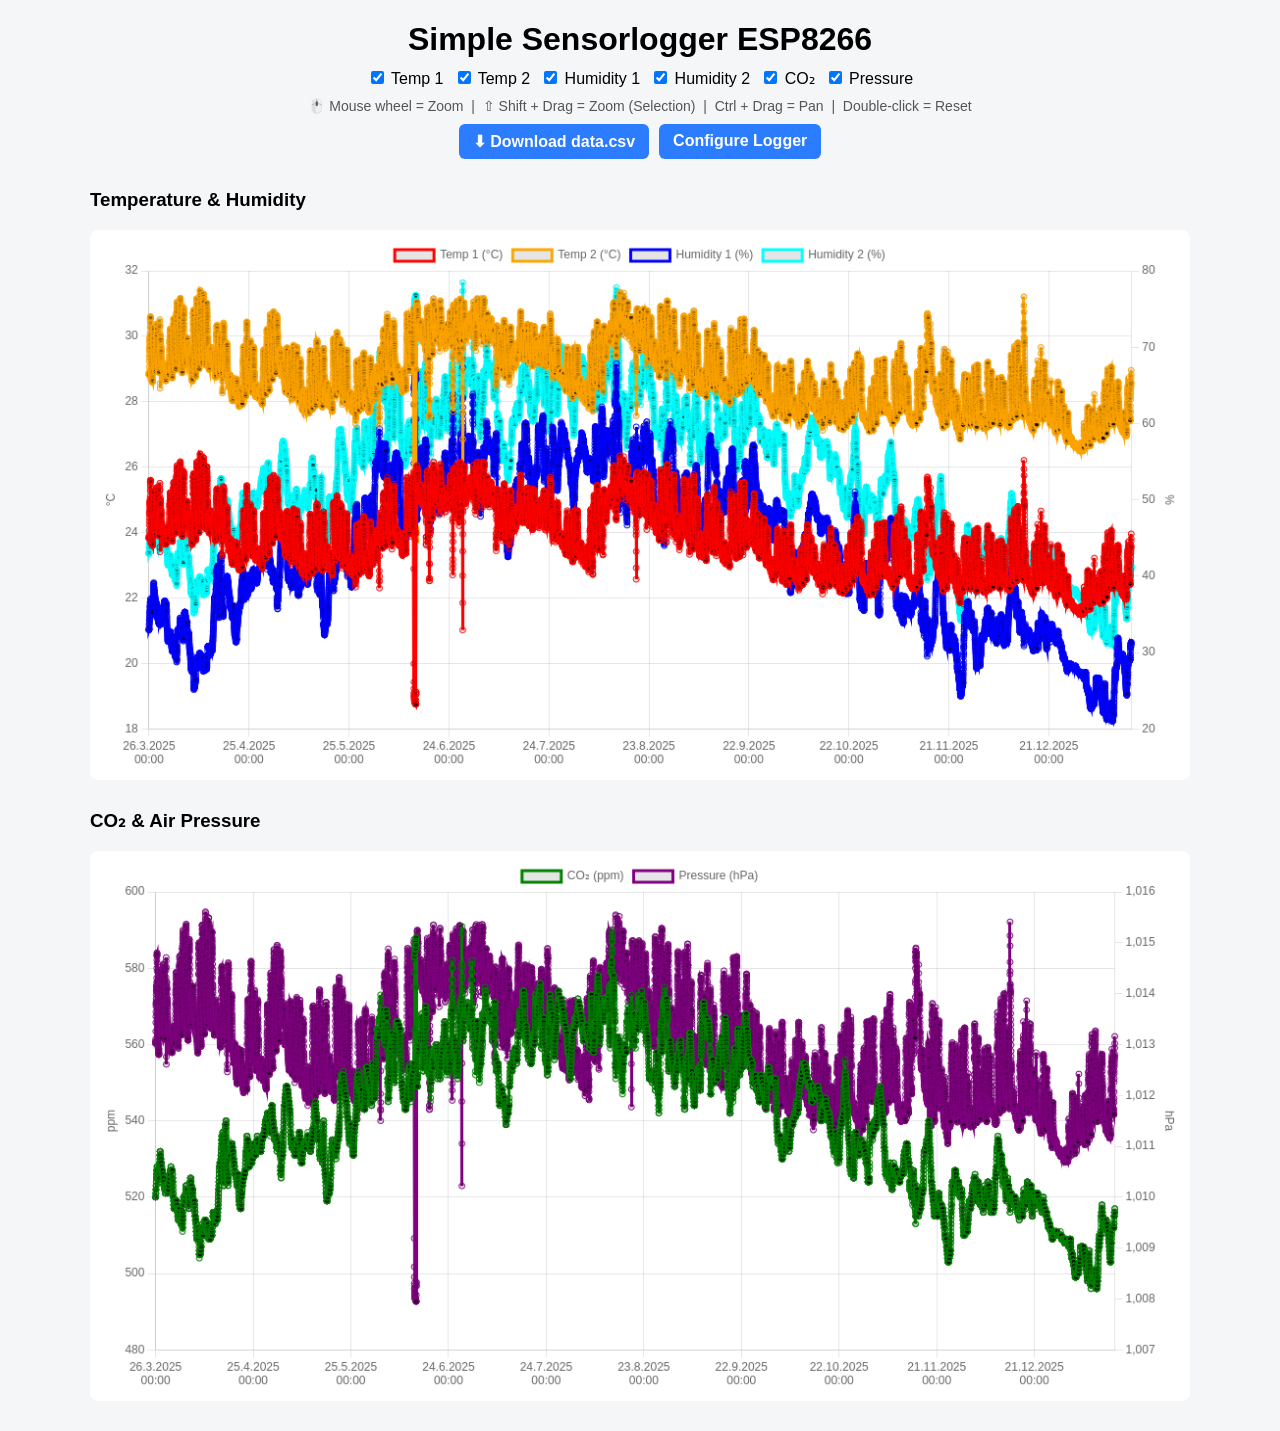
==== src/sensor_logger_esp32/Uncompressed_data/index.html @ 65757258 "moved data to esp32 version and copied back, so data is available in both directories" ====
<!DOCTYPE html>
<html lang="en">

<head>
	<meta charset="UTF-8">
	<title>Simple Sensorlogger ESP8266</title>
	<link rel="icon" type="image/png" sizes="144x144" href="/favicon-144x144.png">
	<link rel="icon" type="image/png" sizes="96x96" href="/favicon.ico">
	<link rel="manifest" href="/manifest.json">
  <script src="chart_packed.js"></script>	<style>
		body {
			font-family: Arial, sans-serif;
			background: #f4f6f8;
			margin: 20px;
		}

		h1 {
			text-align: center;
			margin-bottom: 10px;
		}

		.controls {
			max-width: 1000px;
			margin: auto;
			display: flex;
			flex-wrap: wrap;
			gap: 10px;
			justify-content: center;
			margin-bottom: 10px;
		}

		.controls label {
			cursor: pointer;
		}

		.chart-container {
			max-width: 1100px;
			margin: 30px auto;
		}

		canvas {
			background: #fff;
			border-radius: 8px;
			padding: 10px;
			touch-action: none;
		}

		.hint {
			text-align: center;
			font-size: 14px;
			color: #555;
			margin-bottom: 10px;
		}

		.button {
			display: inline-block;
			padding: 8px 14px;
			background: #2b7cff;
			color: #fff;
			text-decoration: none;
			border-radius: 6px;
			font-weight: bold;
			transition: background 0.2s;
		}

		.button:hover {
			background: #1f5fd6;
		}
	</style>
</head>

<body>
	<h1>Simple Sensorlogger ESP8266</h1>

	<div class="controls">
		<label><input type="checkbox" data-id="temp1" checked> Temp 1</label>
		<label><input type="checkbox" data-id="temp2" checked> Temp 2</label>
		<label><input type="checkbox" data-id="hum1" checked> Humidity 1</label>
		<label><input type="checkbox" data-id="hum2" checked> Humidity 2</label>
		<label><input type="checkbox" data-id="co2" checked> CO₂</label>
		<label><input type="checkbox" data-id="pressure" checked> Pressure</label>
	</div>

	<div class="hint">
		🖱️ Mouse wheel = Zoom &nbsp;|&nbsp;
		⇧ Shift + Drag = Zoom (Selection) &nbsp;|&nbsp;
		Ctrl + Drag = Pan &nbsp;|&nbsp;
		Double-click = Reset
	</div>

	<div class="controls">
		<a href="data.csv" download class="button">
			⬇ Download data.csv
		</a>
		<a href="config.html" class="button">
			Configure Logger
		</a>
	</div>

	<div class="chart-container">
		<h3>Temperature & Humidity</h3>
		<canvas id="chartTempHum"></canvas>
	</div>

	<div class="chart-container">
		<h3>CO₂ & Air Pressure</h3>
		<canvas id="chartCO2Pressure"></canvas>
	</div>

	<script>
		Chart.register(ChartZoom);

		/* ================= CSV LOADER ================= */
		async function loadCSV(url) {
			
			const canvas1 = document.getElementById('chartTempHum');
			const ctx1 = canvas1.getContext('2d');
			ctx1.font = "30px Arial";
			ctx1.fillText("Data loading ...",10,80);
			const canvas2 = document.getElementById('chartCO2Pressure');
			const ctx2 = canvas2.getContext('2d');
			ctx2.font = "30px Arial";
			ctx2.fillText("Data loading ...",10,80);

			const resp = await fetch(url);
			const text = await resp.text();
			const rows = text.trim().split('\n');

			const data = { time: [], temp1: [], hum1: [], pressure: [], temp2: [], hum2: [], co2: [] };

			rows.forEach(line => {
				const [ts, t1, h1, p, t2, h2, co2] = line.split(';');

				data.time.push(new Date(Number(ts) * 1000));
				data.temp1.push(t1 !== '' ? Number(t1) : NaN);
				data.hum1.push(h1 !== '' ? Number(h1) : NaN);
				data.pressure.push(p !== '' ? Number(p) : NaN);
				data.temp2.push(t2 !== '' ? Number(t2) : NaN);
				data.hum2.push(h2 !== '' ? Number(h2) : NaN);
				data.co2.push(co2 !== '' ? Number(co2) : NaN);
			});

			return data;
		}

		/* ================= OPTIONS ================= */
		function baseOptions() {
			return {
				responsive: true,
				interaction: { mode: 'index', intersect: false },
				plugins: {
					zoom: {
						pan: { enabled: true, mode: 'x', modifierKey: 'ctrl' },
						zoom: { wheel: { enabled: true }, pinch: { enabled: true }, mode: 'x', drag: { enabled: true, modifierKey: 'shift' } }
					}
				},
				scales: {
					x: {
						type: 'time',
						time: {
							tooltipFormat: 'dd.MM.yyyy HH:mm',
							displayFormats: { second: 'dd.MM.yyyy\nHH:mm:ss', minute: 'dd.MM.yyyy\nHH:mm', hour: 'dd.MM.yyyy\nHH:mm', day: 'dd.MM.yyyy', month: 'dd.MM.yyyy' }
						},
						ticks: {
							source: 'auto', maxTicksLimit: 10, autoSkip: true, maxRotation: 0,
							callback: function (value) {
								const d = new Date(value);
								return [
									d.toLocaleDateString('de-CH'), // row 1
									d.toLocaleTimeString('de-CH', { hour: '2-digit', minute: '2-digit' }) // row 2
								];
							}
						}
					}
				}
			};
		}

		/* ================= INIT CHARTS ================= */
		let chartTempHum, chartCO2Pressure;

		loadCSV('data.csv').then(data => {

			chartTempHum = new Chart(document.getElementById('chartTempHum'), {
				type: 'line',
				data: {
					labels: data.time,
					datasets: [
						{ id: 'temp1', label: 'Temp 1 (°C)', data: data.temp1, borderColor: 'red', yAxisID: 'yT' },
						{ id: 'temp2', label: 'Temp 2 (°C)', data: data.temp2, borderColor: 'orange', yAxisID: 'yT' },
						{ id: 'hum1', label: 'Humidity 1 (%)', data: data.hum1, borderColor: 'blue', yAxisID: 'yH' },
						{ id: 'hum2', label: 'Humidity 2 (%)', data: data.hum2, borderColor: 'cyan', yAxisID: 'yH' }
					]
				},
				options: {
					...baseOptions(),
					scales: {
						x: baseOptions().scales.x,
						yT: { position: 'left', title: { display: true, text: '°C' } },
						yH: { position: 'right', title: { display: true, text: '%' }, grid: { drawOnChartArea: false } }
					}
				}
			});

			chartCO2Pressure = new Chart(document.getElementById('chartCO2Pressure'), {
				type: 'line',
				data: {
					labels: data.time,
					datasets: [
						{ id: 'co2', label: 'CO₂ (ppm)', data: data.co2, borderColor: 'green', yAxisID: 'yC' },
						{ id: 'pressure', label: 'Pressure (hPa)', data: data.pressure, borderColor: 'purple', yAxisID: 'yP' }
					]
				},
				options: {
					...baseOptions(),
					scales: {
						x: baseOptions().scales.x,
						yC: { position: 'left', title: { display: true, text: 'ppm' } },
						yP: { position: 'right', title: { display: true, text: 'hPa' }, grid: { drawOnChartArea: false } }
					}
				}
			});

			/* ===== Sync Zoom/Pan ===== */
			function sync(source) {
				const { min, max } = source.scales.x;
				[chartTempHum, chartCO2Pressure].forEach(c => {
					if (c !== source) { c.options.scales.x.min = min; c.options.scales.x.max = max; c.update('none'); }
				});
			}

			chartTempHum.options.plugins.zoom.zoom.onZoomComplete = ({ chart }) => sync(chart);
			chartCO2Pressure.options.plugins.zoom.zoom.onZoomComplete = ({ chart }) => sync(chart);
			chartTempHum.options.plugins.zoom.pan.onPanComplete = ({ chart }) => sync(chart);
			chartCO2Pressure.options.plugins.zoom.pan.onPanComplete = ({ chart }) => sync(chart);

			/* ===== Checkbox Handling ===== */
			document.querySelectorAll('.controls input').forEach(cb => {
				cb.onchange = () => {
					[chartTempHum, chartCO2Pressure].forEach(c => {
						const ds = c.data.datasets.find(d => d.id === cb.dataset.id);
						if (ds) { ds.hidden = !cb.checked; c.update(); }
					});
				};
			});

		});

		/* ================= RESET ================= */
		document.addEventListener('dblclick', () => {
			chartTempHum.resetZoom();
			chartCO2Pressure.resetZoom();
		});
	</script>

</body>

</html>
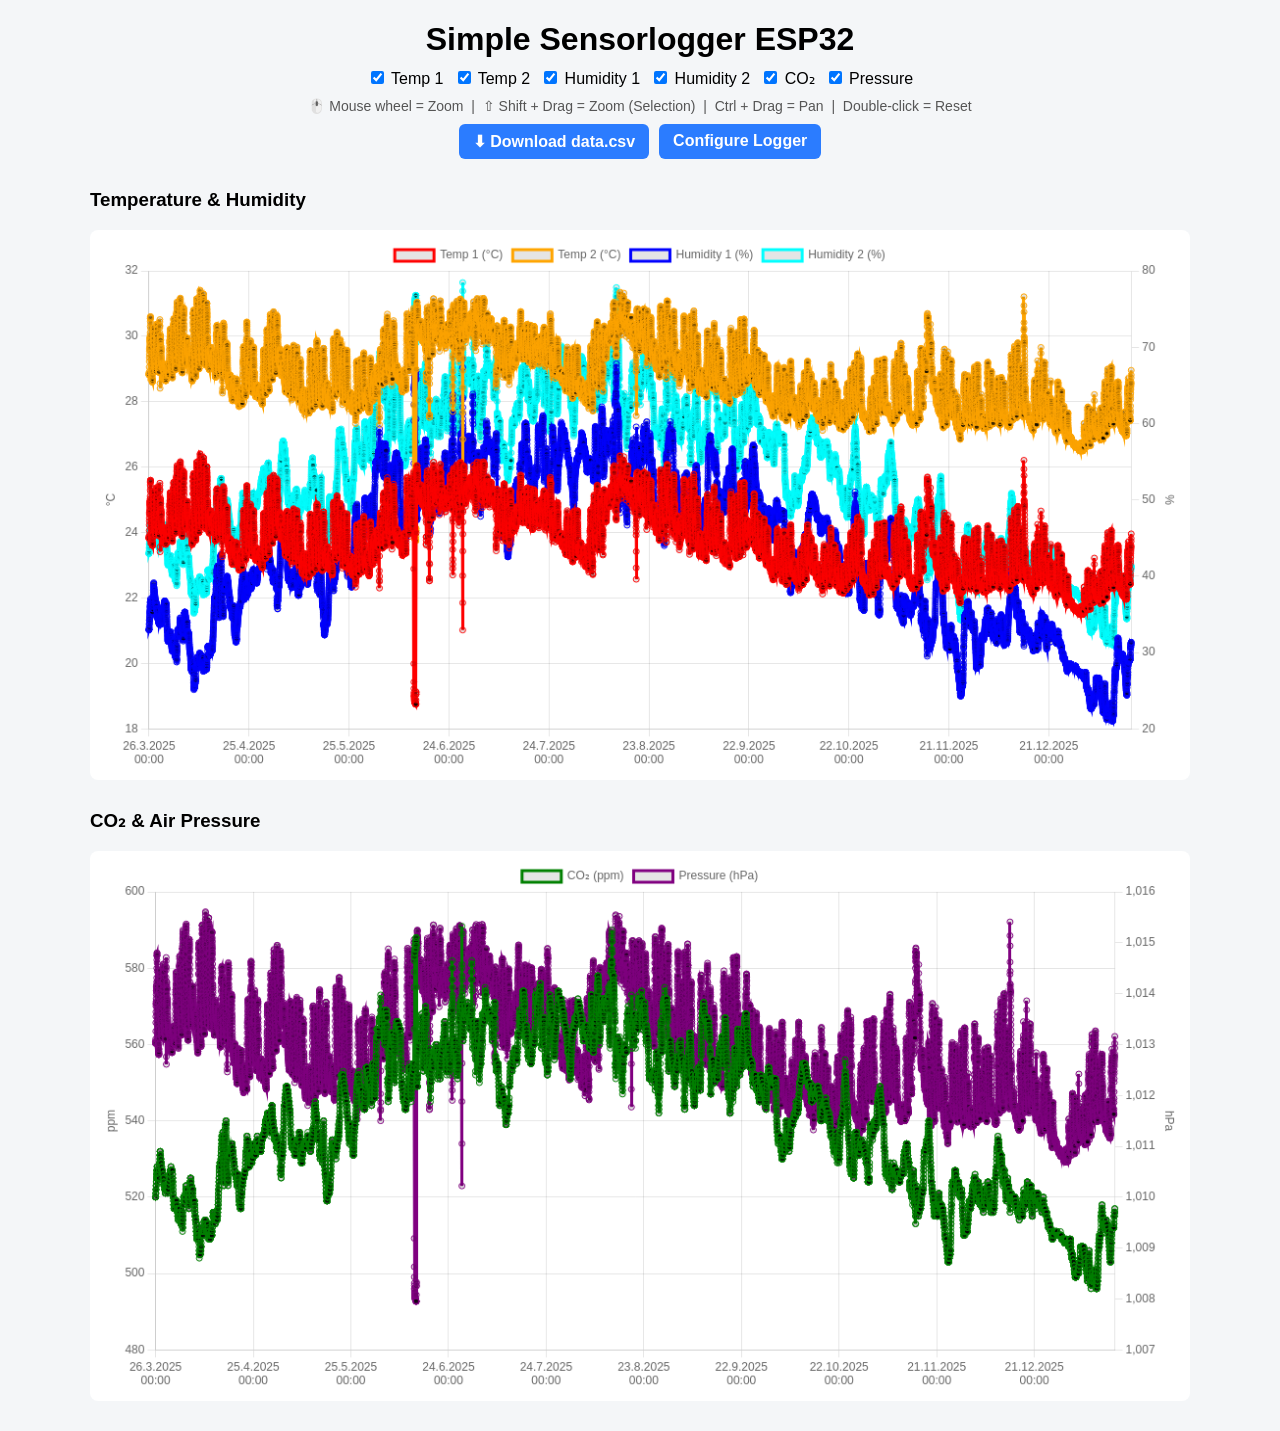
==== commit c02a0099: "ESP8266 to ESP32 renamings" ====
--- a/src/sensor_logger_esp32/Uncompressed_data/index.html
+++ b/src/sensor_logger_esp32/Uncompressed_data/index.html
@@ -1,9 +1,8 @@
 <!DOCTYPE html>
 <html lang="en">
-
 <head>
 	<meta charset="UTF-8">
-	<title>Simple Sensorlogger ESP8266</title>
+	<title>Simple Sensorlogger ESP32</title>
 	<link rel="icon" type="image/png" sizes="144x144" href="/favicon-144x144.png">
 	<link rel="icon" type="image/png" sizes="96x96" href="/favicon.ico">
 	<link rel="manifest" href="/manifest.json">
@@ -70,7 +69,7 @@
 </head>
 
 <body>
-	<h1>Simple Sensorlogger ESP8266</h1>
+	<h1>Simple Sensorlogger ESP32</h1>
 
 	<div class="controls">
 		<label><input type="checkbox" data-id="temp1" checked> Temp 1</label>
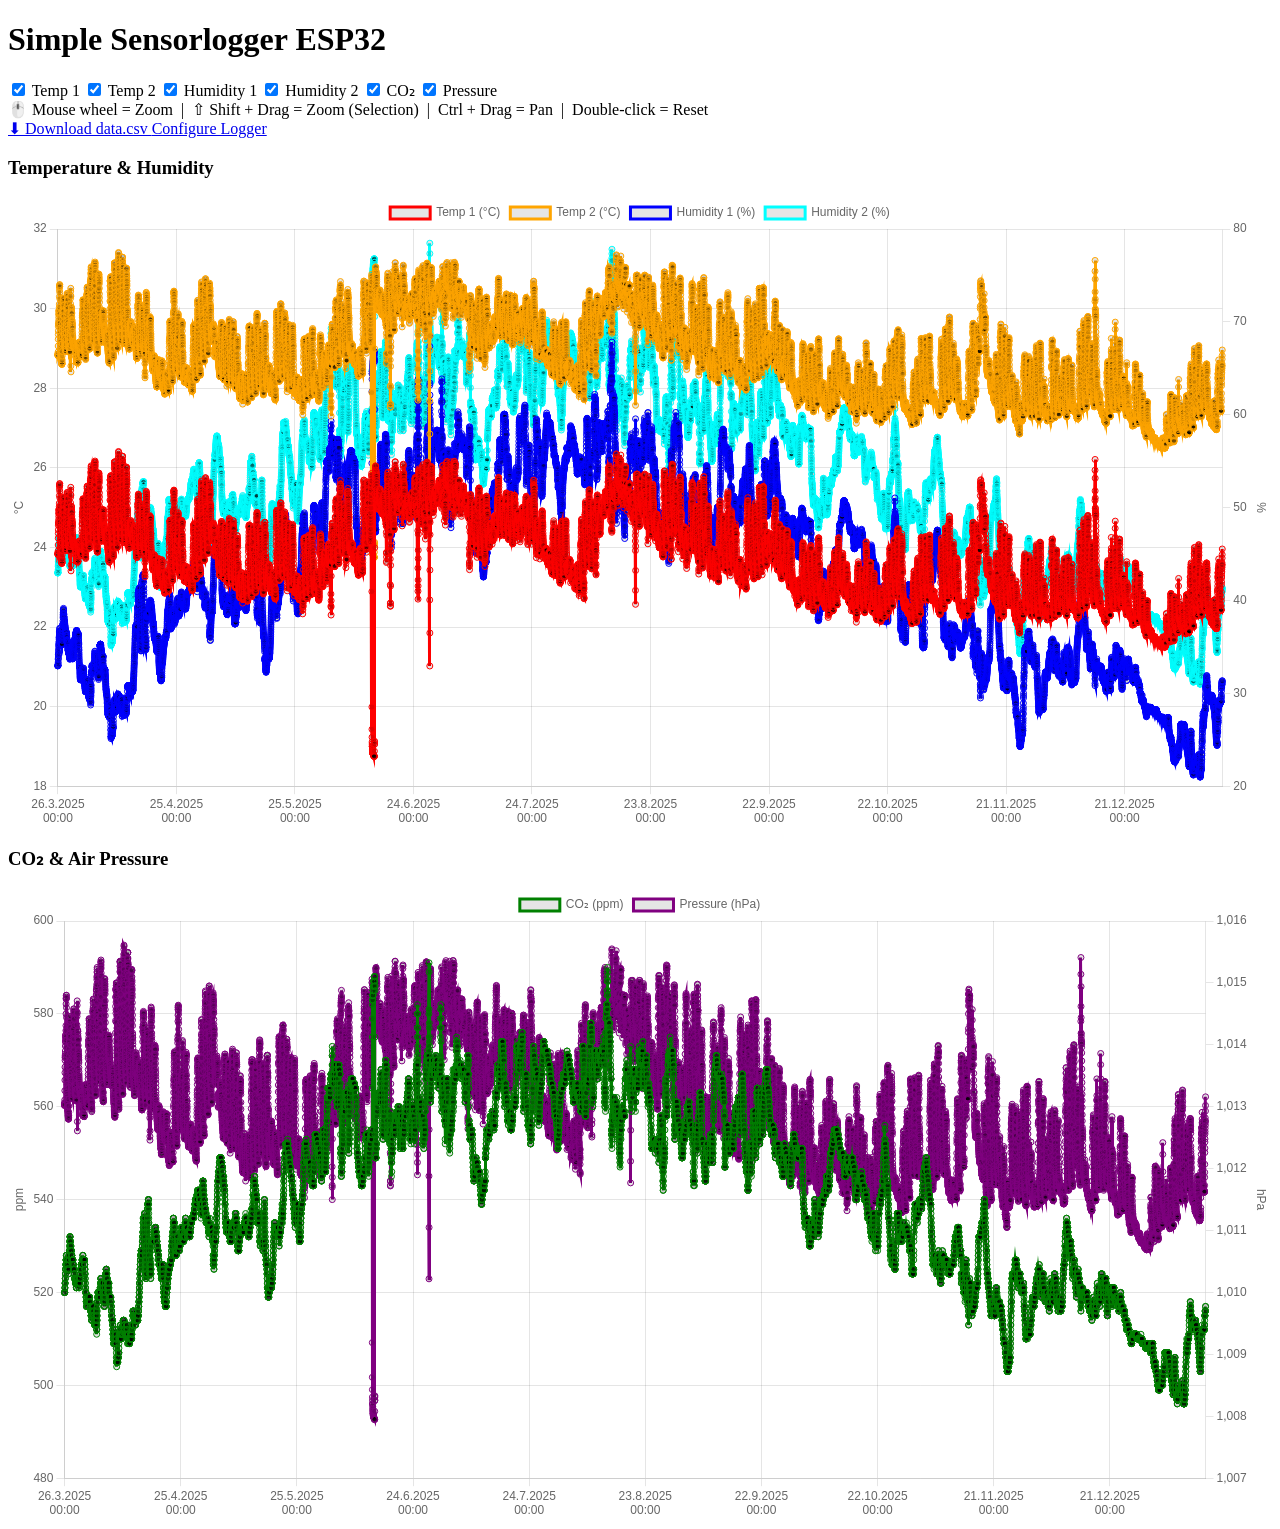
==== commit 5644cb6a: "extracted styles in css style file" ====
--- a/src/sensor_logger_esp32/Uncompressed_data/index.html
+++ b/src/sensor_logger_esp32/Uncompressed_data/index.html
@@ -6,66 +6,8 @@
 	<link rel="icon" type="image/png" sizes="144x144" href="/favicon-144x144.png">
 	<link rel="icon" type="image/png" sizes="96x96" href="/favicon.ico">
 	<link rel="manifest" href="/manifest.json">
-  <script src="chart_packed.js"></script>	<style>
-		body {
-			font-family: Arial, sans-serif;
-			background: #f4f6f8;
-			margin: 20px;
-		}
-
-		h1 {
-			text-align: center;
-			margin-bottom: 10px;
-		}
-
-		.controls {
-			max-width: 1000px;
-			margin: auto;
-			display: flex;
-			flex-wrap: wrap;
-			gap: 10px;
-			justify-content: center;
-			margin-bottom: 10px;
-		}
-
-		.controls label {
-			cursor: pointer;
-		}
-
-		.chart-container {
-			max-width: 1100px;
-			margin: 30px auto;
-		}
-
-		canvas {
-			background: #fff;
-			border-radius: 8px;
-			padding: 10px;
-			touch-action: none;
-		}
-
-		.hint {
-			text-align: center;
-			font-size: 14px;
-			color: #555;
-			margin-bottom: 10px;
-		}
-
-		.button {
-			display: inline-block;
-			padding: 8px 14px;
-			background: #2b7cff;
-			color: #fff;
-			text-decoration: none;
-			border-radius: 6px;
-			font-weight: bold;
-			transition: background 0.2s;
-		}
-
-		.button:hover {
-			background: #1f5fd6;
-		}
-	</style>
+	<link rel="stylesheet" href="/styles.css">
+  <script src="chart_packed.js"></script>
 </head>
 
 <body>
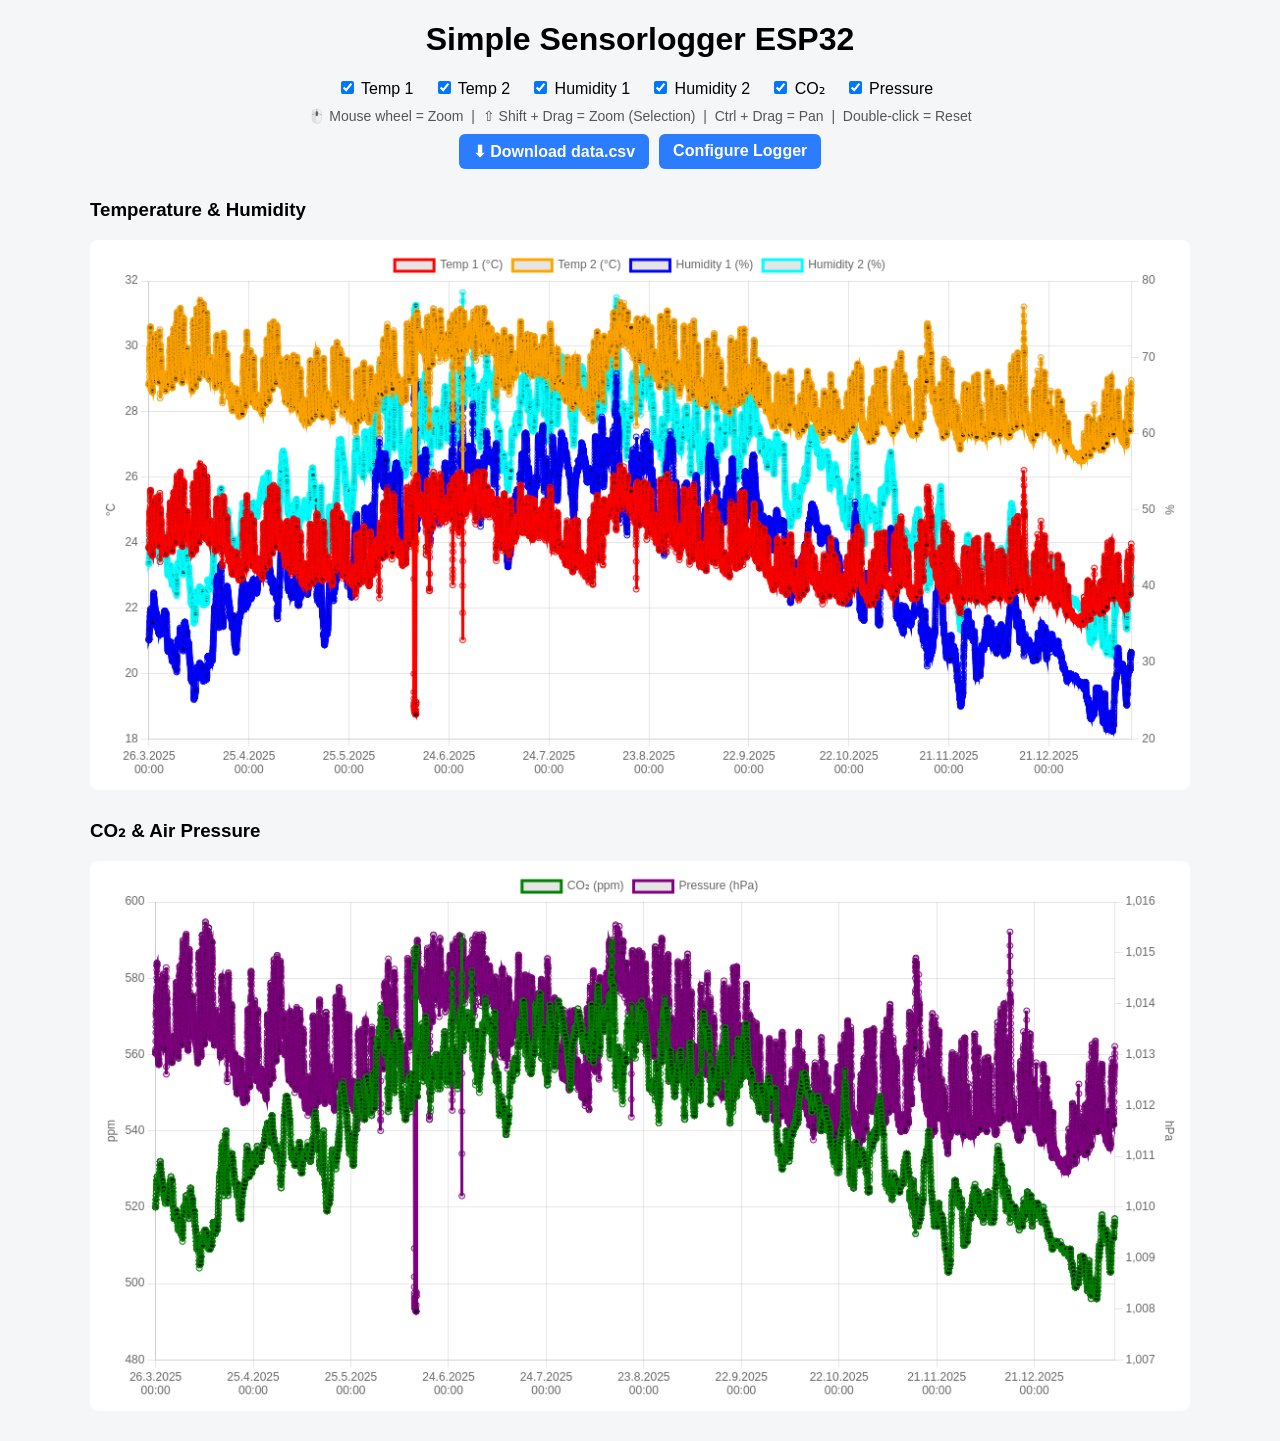
==== commit adba91c1: "relative path for html links" ====
--- a/src/sensor_logger_esp32/Uncompressed_data/index.html
+++ b/src/sensor_logger_esp32/Uncompressed_data/index.html
@@ -3,10 +3,10 @@
 <head>
 	<meta charset="UTF-8">
 	<title>Simple Sensorlogger ESP32</title>
-	<link rel="icon" type="image/png" sizes="144x144" href="/favicon-144x144.png">
-	<link rel="icon" type="image/png" sizes="96x96" href="/favicon.ico">
-	<link rel="manifest" href="/manifest.json">
-	<link rel="stylesheet" href="/styles.css">
+	<link rel="icon" type="image/png" sizes="144x144" href="favicon-144x144.png">
+	<link rel="icon" type="image/png" sizes="96x96" href="favicon.ico">
+	<link rel="manifest" href="manifest.json">
+	<link rel="stylesheet" href="styles.css">
   <script src="chart_packed.js"></script>
 </head>
 
@@ -38,6 +38,18 @@
 		</a>
 	</div>
 
+	<div id="progressBox" class="progress-box">
+		<div id="downloadStatus">Downloading data.csv ...</div>
+		<div class="progress-bar">
+			<div id="downloadBar"></div>
+		</div>
+
+		<div id="parseStatus">Parsing CSV ...</div>
+		<div class="progress-bar">
+			<div id="parseBar"></div>
+		</div>
+	</div>
+
 	<div class="chart-container">
 		<h3>Temperature & Humidity</h3>
 		<canvas id="chartTempHum"></canvas>
@@ -53,24 +65,66 @@
 
 		/* ================= CSV LOADER ================= */
 		async function loadCSV(url) {
-			
+			const progressBox = document.getElementById("progressBox");
+			progressBox.style.display = "block";
+
 			const canvas1 = document.getElementById('chartTempHum');
 			const ctx1 = canvas1.getContext('2d');
 			ctx1.font = "30px Arial";
 			ctx1.fillText("Data loading ...",10,80);
+
 			const canvas2 = document.getElementById('chartCO2Pressure');
 			const ctx2 = canvas2.getContext('2d');
 			ctx2.font = "30px Arial";
 			ctx2.fillText("Data loading ...",10,80);
 
 			const resp = await fetch(url);
-			const text = await resp.text();
+
+			const total = resp.headers.get("content-length");
+			const reader = resp.body.getReader();
+
+			let received = 0;
+			let chunks = [];
+
+			while(true){
+				const {done,value} = await reader.read();
+				if(done) break;
+
+				chunks.push(value);
+				received += value.length;
+
+				document.getElementById("downloadStatus").textContent =
+					"Downloading data.csv: " + received + " bytes";
+
+				if(total){
+					const percent = (received / total) * 100;
+					document.getElementById("downloadBar").style.width = percent + "%";
+				}
+			}
+
+			const blob = new Blob(chunks);
+			const text = await blob.text();
+
+			document.getElementById("downloadStatus").textContent =
+				"Download finished (" + received + " bytes)";
+
+			/* ================= CSV PARSE ================= */
+
 			const rows = text.trim().split('\n');
 
-			const data = { time: [], temp1: [], hum1: [], pressure: [], temp2: [], hum2: [], co2: [] };
-
-			rows.forEach(line => {
-				const [ts, t1, h1, p, t2, h2, co2] = line.split(';');
+			const data = {
+				time: [],
+				temp1: [],
+				hum1: [],
+				pressure: [],
+				temp2: [],
+				hum2: [],
+				co2: []
+			};
+
+			for(let i=0;i<rows.length;i++){
+
+				const [ts, t1, h1, p, t2, h2, co2] = rows[i].split(';');
 
 				data.time.push(new Date(Number(ts) * 1000));
 				data.temp1.push(t1 !== '' ? Number(t1) : NaN);
@@ -79,7 +133,27 @@
 				data.temp2.push(t2 !== '' ? Number(t2) : NaN);
 				data.hum2.push(h2 !== '' ? Number(h2) : NaN);
 				data.co2.push(co2 !== '' ? Number(co2) : NaN);
-			});
+
+				/* progress update */
+
+				if(i % 500 === 0){
+					const percent = (i / rows.length) * 100;
+
+					document.getElementById("parseBar").style.width =
+						percent + "%";
+
+					document.getElementById("parseStatus").textContent =
+						"Parsing CSV: " + i + " / " + rows.length;
+				}
+			}
+
+			document.getElementById("parseBar").style.width = "100%";
+			document.getElementById("parseStatus").textContent =
+				"Parsing finished (" + rows.length + " rows)";
+
+			setTimeout(() => {
+				document.getElementById("progressBox").style.display = "none";
+			}, 200);
 
 			return data;
 		}
--- a/src/sensor_logger_esp32/Uncompressed_data/styles.css
+++ b/src/sensor_logger_esp32/Uncompressed_data/styles.css
@@ -0,0 +1,137 @@
+/* =========================================================
+   Simple Sensorlogger ESP32 – Optimized Styles
+   ========================================================= */
+
+body {
+    font-family: Arial, sans-serif;
+    background: #f4f6f8;
+    margin: 20px;
+}
+
+h1 {
+    text-align: center;
+    margin-bottom: 20px;
+}
+
+/* ---------- Common Card Style ---------- */
+
+.container,
+.card {
+    margin: 40px auto;
+    padding: 30px;
+    background: #fff;
+    border-radius: 10px;
+    box-shadow: 0 4px 12px rgba(0,0,0,0.08);
+}
+
+.container { max-width: 600px; text-align: center; }
+.card      { max-width: 750px; }
+
+/* ---------- Layout ---------- */
+
+.section { margin-bottom: 25px; }
+
+.controls,
+.footer-controls {
+    text-align: center;
+    margin-top: 30px;
+}
+
+.controls {
+    display: flex;
+    flex-wrap: wrap;
+    gap: 10px;
+    justify-content: center;
+    margin-bottom: 10px;
+    margin-top: 0;
+}
+
+/* ---------- Charts ---------- */
+
+.chart-container {
+    max-width: 1100px;
+    margin: 30px auto;
+}
+
+canvas {
+    background: #fff;
+    border-radius: 8px;
+    padding: 10px;
+    touch-action: none;
+}
+
+.hint {
+    text-align: center;
+    font-size: 14px;
+    color: #555;
+    margin-bottom: 10px;
+}
+
+/* ---------- Forms ---------- */
+
+label { margin-right: 10px; }
+
+input[type="file"] { margin: 20px 0; }
+input[type="number"],
+select {
+    width: 60px;
+    padding: 4px;
+}
+
+input[type="range"] { width: 250px; }
+
+/* ---------- Buttons ---------- */
+
+.button {
+    display: inline-block;
+    padding: 8px 14px;
+    background: #2b7cff;
+    color: #fff;
+    text-decoration: none;
+    border-radius: 6px;
+    font-weight: bold;
+    border: none;
+    cursor: pointer;
+    transition: background 0.2s;
+}
+
+.button:hover { background: #1f5fd6; }
+
+/* ---------- Calculation Box ---------- */
+
+#calc {
+    margin-top: 20px;
+    padding: 15px;
+    background: #f9fafc;
+    border-radius: 8px;
+    border: 1px solid #e3e6ea;
+}
+
+#logSize { font-weight: bold; }
+
+/* ---------- Progress Bar ---------- */
+
+.progress-box{
+	margin:20px 0;
+	display:none;
+}
+
+.progress-bar{
+	width:100%;
+	height:16px;
+	background:#ddd;
+	border-radius:6px;
+	overflow:hidden;
+	margin:4px 0 12px 0;
+}
+
+.progress-bar div{
+	height:100%;
+	width:0%;
+	background:#4caf50;
+	transition:width 0.1s;
+}
+
+#downloadStatus,#parseStatus{
+	font-size:14px;
+}
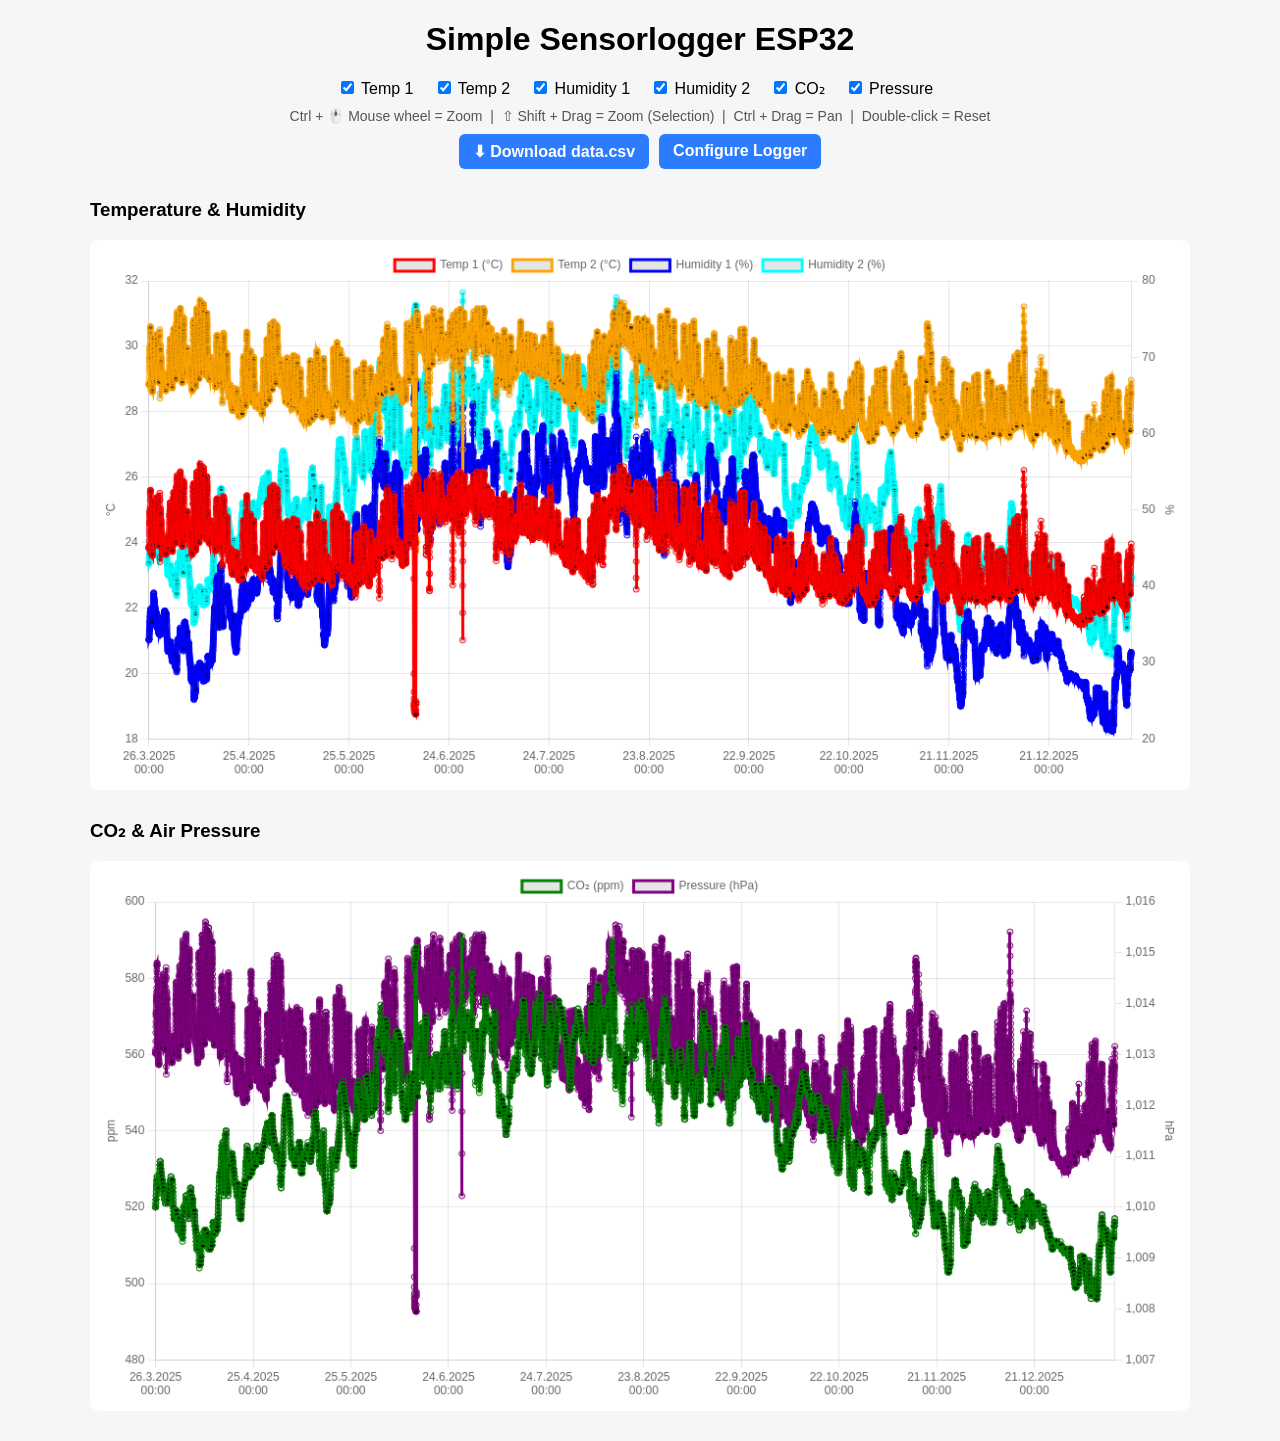
==== commit 6fb6a534: "Zoom with ctrl+wheel, improoved zoom reset" ====
--- a/src/sensor_logger_esp32/Uncompressed_data/index.html
+++ b/src/sensor_logger_esp32/Uncompressed_data/index.html
@@ -23,7 +23,7 @@
 	</div>
 
 	<div class="hint">
-		🖱️ Mouse wheel = Zoom &nbsp;|&nbsp;
+		Ctrl + 🖱️ Mouse wheel = Zoom &nbsp;|&nbsp;
 		⇧ Shift + Drag = Zoom (Selection) &nbsp;|&nbsp;
 		Ctrl + Drag = Pan &nbsp;|&nbsp;
 		Double-click = Reset
@@ -61,6 +61,9 @@
 	</div>
 
 	<script>
+		let initialMinX = null;
+		let initialMaxX = null;
+
 		Chart.register(ChartZoom);
 
 		/* ================= CSV LOADER ================= */
@@ -166,7 +169,7 @@
 				plugins: {
 					zoom: {
 						pan: { enabled: true, mode: 'x', modifierKey: 'ctrl' },
-						zoom: { wheel: { enabled: true }, pinch: { enabled: true }, mode: 'x', drag: { enabled: true, modifierKey: 'shift' } }
+						zoom: { wheel: { enabled: true, modifierKey: 'ctrl' }, pinch: { enabled: true }, mode: 'x', drag: { enabled: true, modifierKey: 'shift' } }
 					}
 				},
 				scales: {
@@ -196,6 +199,9 @@
 
 		loadCSV('data.csv').then(data => {
 
+			initialMinX = data.time[0];
+			initialMaxX = data.time[data.time.length - 1];
+
 			chartTempHum = new Chart(document.getElementById('chartTempHum'), {
 				type: 'line',
 				data: {
@@ -263,8 +269,13 @@
 
 		/* ================= RESET ================= */
 		document.addEventListener('dblclick', () => {
-			chartTempHum.resetZoom();
-			chartCO2Pressure.resetZoom();
+
+			[chartTempHum, chartCO2Pressure].forEach(c => {
+				c.options.scales.x.min = initialMinX;
+				c.options.scales.x.max = initialMaxX;
+				c.update();
+			});
+
 		});
 	</script>
 
